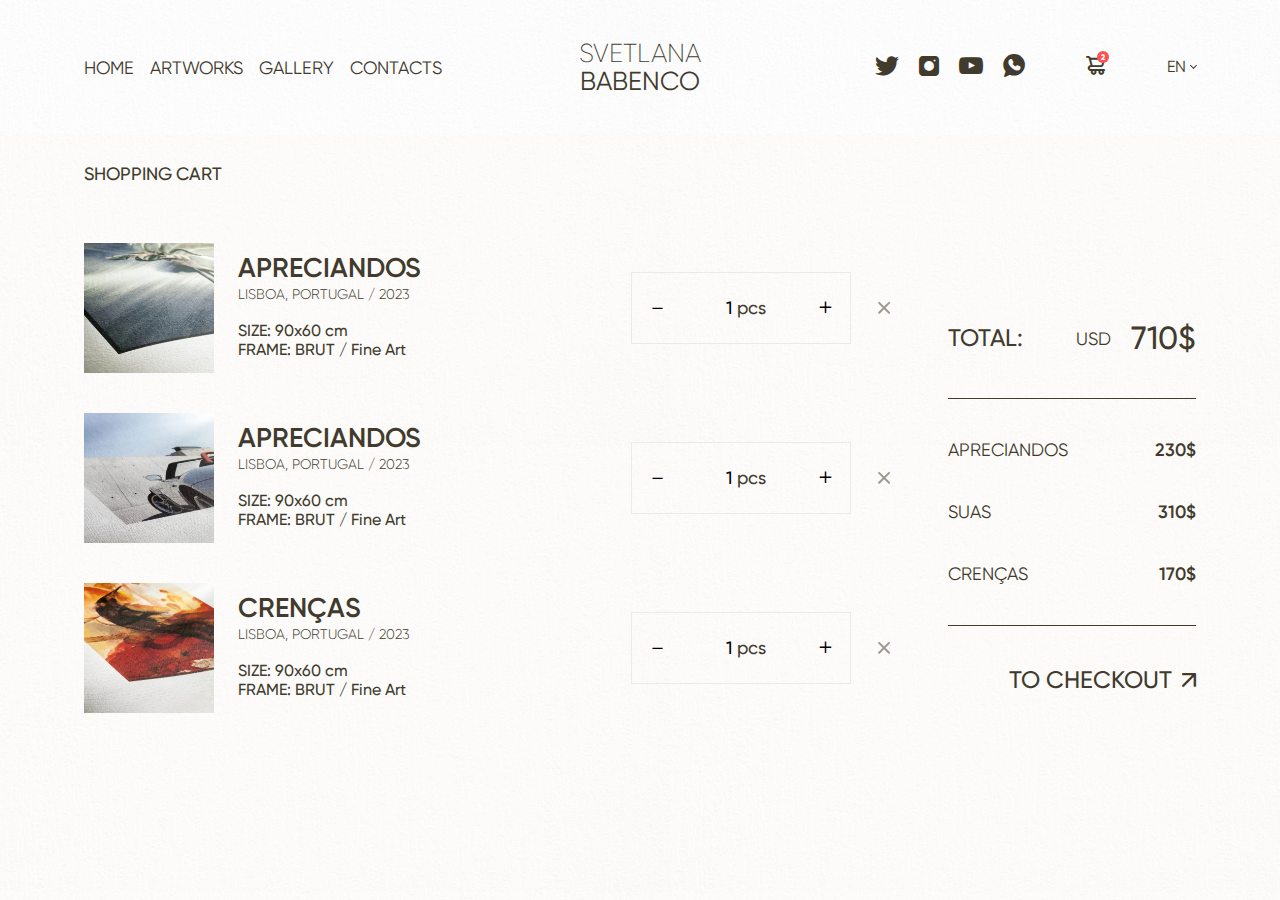
==== cart.html @ 042c9567 "Add files via upload" ====
<!DOCTYPE html>
<html lang="en">
<head>
    <title>SVETLANA BABENCO | CART</title>
    <meta charset="UTF-8">
    <meta http-equiv="X-UA-Compatible" content="ie=edge">
    <meta name="description" content="seo goes here">
    <meta name="viewport" content="width=device-width, initial-scale=1">
    <link rel="preload" href="css/grid.css" as="style" onload="this.rel='stylesheet'"><!-- ВЕЗДЕ НУЖЕН -->
    <link rel="preload" href="css/icons.css" as="style" onload="this.rel='stylesheet'"><!-- ВЕЗДЕ НУЖЕН -->
    <link rel="preload"  type="text/css" href="https://cdn.jsdelivr.net/npm/swiper@11/swiper-bundle.min.css" as="style" onload="this.rel='stylesheet'"><!-- ВЕЗДЕ НУЖЕН -->
    <link rel="stylesheet" href="css/main.css"><!-- ВЕЗДЕ НУЖЕН -->
    <link rel="stylesheet" href="css/pages/cart.css"><!-- ТОЛЬКО для этой страницы -->
</head>
<body>
    <div id="wrapper">
        <header class="header">
            <div class="container">
                <div class="row">
                    <div class="col-12">
                        <div class="header__wrap">
                            <nav>
                                <ul class="menu">
                                    <li><a class="nav__link" href="/">Home</a></li>
                                    <li><a class="nav__link" href="artworks.html">Artworks</a></li>
                                    <li><a class="nav__link" href="gallery.html">Gallery</a></li>
                                    <li><a class="nav__link" href="contact.html">Contacts</a></li>
                                </ul>
                                <div class="swiper parallaxSwiper d-mx-lg">
                                    <div class="swiper-wrapper">
                                        <div class="swiper-slide">
                                            <div class="slide__item">
                                                <div class="slide__item-bg" style="background-image: url(img/bg-3.webp);"></div>
                                                    <div class="slide__item-text">
                                                        <p><strong>apreciando suas crenças</strong> / Lisboa, Portugal / 2023</p>
                                                    </div>
                                            </div>
                                        </div>
                                        <div class="swiper-slide">
                                            <div class="slide__item">
                                                <div class="slide__item-bg" style="background-image: url(img/bg-1.webp);"></div>
                                                    <div class="slide__item-text">
                                                        <p><strong>apreciando suas crenças</strong> / Lisboa, Portugal / 2023</p>
                                                    </div>
                                            </div>
                                        </div>
                                        <div class="swiper-slide">
                                            <div class="slide__item">
                                                <div class="slide__item-bg" style="background-image: url(img/bg-2.webp);"></div>
                                                    <div class="slide__item-text">
                                                        <p><strong>apreciando suas crenças</strong> / Lisboa, Portugal / 2023</p>
                                                    </div>
                                            </div>
                                        </div>
                                        <div class="swiper-slide">
                                            <div class="slide__item">
                                                <div class="slide__item-bg" style="background-image: url(img/bg-4.webp);"></div>
                                                    <div class="slide__item-text">
                                                        <p><strong>apreciando suas crenças</strong> / Lisboa, Portugal / 2023</p>
                                                    </div>
                                            </div>
                                        </div>
                                        <div class="swiper-slide">
                                            <div class="slide__item">
                                                <div class="slide__item-bg" style="background-image: url(img/bg-5.webp);"></div>
                                                <div class="slide__item-text">
                                                    <p><strong>apreciando suas crenças</strong> / Lisboa, Portugal / 2023</p>
                                                </div>
                                            </div>
                                        </div>
                                        <div class="swiper-slide">
                                            <div class="slide__item">
                                                <div class="slide__item-bg" style="background-image: url(img/bg-6.webp);"></div>
                                                <div class="slide__item-text">
                                                    <p><strong>apreciando suas crenças</strong> / Lisboa, Portugal / 2023</p>
                                                </div>
                                            </div>
                                        </div>
                                    </div>
                                    <div class="arrow-box">
                                        <div class="swiper-button-next"></div>
                                        <div class="swiper-pagination"></div>
                                        <div class="swiper-button-prev"></div>
                                    </div>
                                </div>
                                <div class="langs d-mx-lg">
                                    <ul>
                                        <li class="selected">EN</li>
                                        <li><a href="#">RU</a></li>
                                        <li><a href="#">PT</a></li>
                                    </ul>
                                </div>
                            </nav>
                            <div class="logo"><a href="#">Svetlana<strong>Babenco</strong></a></div>
                            <div class="head__wrap">
                                <div class="socials">
                                    <a href="#"><i class="icon icon-twitter"></i></a>
                                    <a href="#"><i class="icon icon-instagram"></i></a>
                                    <a href="#"><i class="icon icon-youtube"></i></a>
                                    <a href="#"><i class="icon icon-whatsapp"></i></a>
                                </div>
                                <a href="cart.html" class="cart"><i class="icon icon-cart"></i> <span class="quantity">2</span></a>
                                <div class="langs d-mn-lg">
                                    <div class="lang__selected">EN</div>
                                    <ul>
                                        <li class="selected">EN</li>
                                        <li><a href="#">RU</a></li>
                                        <li><a href="#">PT</a></li>
                                    </ul>
                                </div>
                                <div class="burger js-burger d-mx-lg">
                                    <span></span>
                                </div>
                            </div>
                        </div>
                    </div>
                </div>
            </div>
        </header>
        
        <div class="container"><!-- breadcrumbs  -->
            <ul class="breadcrumb">
                <li><!--<a href="#">some link</a>--> <strong>Shopping Cart</strong></li>
            </ul>
        </div>

        <div class="sc-cart">
            <div class="container">
                <div class="row">
                    <div class="col-lg-9">
                        <div class="cart__item-wrap">
                            <div class="cart__item">
                                <div class="cart__mobile-wrap">
                                    <div class="cart__item-details">
                                        <a href="item-card.html" class="cart__item-link"></a>
                                        <div class="cart__item-pic"><img src="img/frame-1.webp" alt="pic"></div>
                                        <div class="cart__info">
                                            <p class="cart__item-title">apreciandos <span class="place">Lisboa, Portugal / 2023</span></p>
                                            <div class="cart__item-options d-mn-lg"><!-- cart__item-options for desktop  -->
                                                <p>SIZE: 90x60 cm</p>
                                                <p>FRAME: BRUT / Fine Art</p>
                                            </div>
                                        </div>
                                    </div>
                                    <div class="cart__item-quantity">
                                        <div class="quantity">
                                            <button class="js-decrease decrease">-</button>
                                            <div class="input__wrap">
                                                <input type="number" value="1" class="js-number" readonly>
                                                <div class="pcs">pcs</div>
                                            </div>
                                            <button class="js-increase increase">+</button>
                                        </div>
                                    </div>
                                </div>
                                <div class="cart__item-options d-mx-lg"><!-- cart__item-options for mobile  -->
                                    <p>SIZE: 90x60 cm</p>
                                    <p>FRAME: BRUT / Fine Art</p>
                                </div>
                                <div class="cart__remove js-cart-remove"></div>
                            </div>
                            <div class="cart__item">
                                <div class="cart__mobile-wrap">
                                    <div class="cart__item-details">
                                        <a href="item-card.html" class="cart__item-link"></a>
                                        <div class="cart__item-pic"><img src="img/frame-2.webp" alt="pic"></div>
                                        <div class="cart__info">
                                            <p class="cart__item-title">apreciandos <span class="place">Lisboa, Portugal / 2023</span></p>
                                            <div class="cart__item-options d-mn-lg"><!-- cart__item-options for desktop  -->
                                                <p>SIZE: 90x60 cm</p>
                                                <p>FRAME: BRUT / Fine Art</p>
                                            </div>
                                        </div>
                                    </div>
                                    <div class="cart__item-quantity">
                                        <div class="quantity">
                                            <button class="js-decrease decrease">-</button>
                                            <div class="input__wrap">
                                                <input type="number" value="1" class="js-number" readonly>
                                                <div class="pcs">pcs</div>
                                            </div>
                                            <button class="js-increase increase">+</button>
                                        </div>
                                    </div>
                                </div>
                                <div class="cart__item-options d-mx-lg"><!-- cart__item-options for mobile  -->
                                    <p>SIZE: 90x60 cm</p>
                                    <p>FRAME: BRUT / Fine Art</p>
                                </div>
                                <div class="cart__remove js-cart-remove"></div>
                            </div>
                            <div class="cart__item">
                                <div class="cart__mobile-wrap">
                                    <div class="cart__item-details">
                                        <a href="item-card.html" class="cart__item-link"></a>
                                        <div class="cart__item-pic"><img src="img/frame-3.webp" alt="pic"></div>
                                        <div class="cart__info">
                                            <p class="cart__item-title">crenças <span class="place">Lisboa, Portugal / 2023</span></p>
                                            <div class="cart__item-options d-mn-lg"><!-- cart__item-options for desktop  -->
                                                <p>SIZE: 90x60 cm</p>
                                                <p>FRAME: BRUT / Fine Art</p>
                                            </div>
                                        </div>
                                    </div>
                                    <div class="cart__item-quantity">
                                        <div class="quantity">
                                            <button class="js-decrease decrease">-</button>
                                            <div class="input__wrap">
                                                <input type="number" value="1" class="js-number" readonly>
                                                <div class="pcs">pcs</div>
                                            </div>
                                            <button class="js-increase increase">+</button>
                                        </div>
                                    </div>
                                </div>
                                <div class="cart__item-options d-mx-lg"><!-- cart__item-options for mobile  -->
                                    <p>SIZE: 90x60 cm</p>
                                    <p>The painting is delivered wrapped and packed in a plastic tube.</p>
                                </div>
                                <div class="cart__remove js-cart-remove"></div>
                            </div>
                        </div>
                    </div>
                    <div class="col-lg-3">
                        <div class="cart__total">
                            <div class="total__head">
                                <div class="text">TOTAL:</div>
                                <div class="price">
                                    <div class="crnt">USD</div>
                                    <p>710$</p>
                                </div>
                            </div>
                            <ul class="cart__list">
                                <li><span>apreciandos</span> <strong>230$</strong></li>
                                <li><span>SUAS</span> <strong>310$</strong></li>
                                <li><span>crenças</span> <strong>170$</strong></li>
                            </ul>
                            <div class="checkout__box">
                                <a href="checkout.html" class="checkout">To Checkout <i class="icon icon-arrow"></i></a>
                            </div>
                        </div>
                    </div>
                </div>
            </div>
        </div>
    </div>

    <script src="https://cdn.jsdelivr.net/npm/swiper@11/swiper-bundle.min.js"></script><!-- ВЕЗДЕ НУЖЕН -->
    <script src="js/script.js"></script><!-- ВЕЗДЕ НУЖЕН -->
    <script src="js/pages/cart.js"></script><!-- ТОЛЬКО для этой страницы -->
</body>
</html>
---- css/grid.css ----
*,  ::after,  ::before  {
    box-sizing:  border-box;
}
.d-mn-lg,
.d-mx-lg,
.d-mn-lg__flex,
.d-mx-lg__flex,
.d-mn-md,
.d-mx-md,
.d-mn-md__flex,
.d-mx-md__flex {
  display: none !important;
}

@media (min-width: 991px) {
    .d-mn-lg {
      display: block !important;
    }
    .d-mn-lg__flex {
      display: flex !important;
    }
}
@media (max-width: 991px) {
    .d-mx-lg {
      display: block !important;
    }
    .d-mx-lg__flex {
      display: flex !important;
    }
}
@media (min-width: 767px) {
  .d-mn-md {
    display: block !important;
  }
  .d-mn-md__flex {
    display: flex !important;
  }
}
@media (max-width: 767px) {
  .d-mx-md {
    display: block !important;
  }
  .d-mx-md__flex {
    display: flex !important;
  }
}
h1,
h2,
h3,
h4,
p,
ul {
    margin-top: 0;
    
}
img,
svg {
    vertical-align: middle;
}
.col-lg-1,
.col-lg-2,
.col-lg-3,
.col-lg-4,
.col-lg-5,
.col-lg-6,
.col-lg-7,
.col-lg-8,
.col-lg-9,
.col-md-1,
.col-md-11,
.col-md-12,
.col-md-2,
.col-md-3,
.col-md-4,
.col-md-5,
.col-md-6,
.col-md-7,
.col-md-8,
.col-md-9,
.col-md-10,
.container {
    width: 100%;
    padding-left: 20px;
    padding-right: 20px;
}
section {
    display: block;
}
h1,
h2,
h3,
h4 {
    margin-bottom: 0.5rem;
    font-weight: initial;

}

.text-center {
    text-align: center !important;
}
p {
    margin-bottom: 1rem;
}
img {
    border-style: none;
}
svg {
    overflow: hidden;
}
.container {
    margin-right: auto;
    margin-left: auto;
}

@media (min-width: 576px) {
.container{
    max-width: 540px;
}
}
@media (min-width: 768px) {
.container{
    max-width: 720px;
}
}
@media (min-width: 992px) {
.container{
    max-width: 960px;
}
}
@media (min-width: 1280px) {
.container{
    max-width: 1720px;
}
}
.row {
    display: flex;
    flex-wrap: wrap;
    margin-right: -20px;
    margin-left: -20px;
}
.col,
.col-1,
.col-11,
.col-12,
.col-2,
.col-3,
.col-4,
.col-5,
.col-6,
.col-7,
.col-8,
.col-9,
.col-10 {
    position: relative;
    width: 100%;
    padding-right: 20px;
    padding-left: 20px;
}
.col-3 {
    flex: 0 0 25%;
    max-width: 25%;
}
.col-4 {
    flex: 0 0 33.333333%;
    max-width: 33.333333%;
}
.col-5 {
    flex: 0 0 41.666667%;
    max-width: 41.666667%;
}
.col-6 {
    flex: 0 0 50%;
    max-width: 50%;
}
.col-7 {
    flex: 0 0 58.333333%;
    max-width: 58.333333%;
}
.col-8 {
    flex: 0 0 66.666667%;
    max-width: 66.666667%;
}
@media (min-width: 991px) {
    .col-lg-1{
        flex: 0 0 auto;
        width: 8.33333333%;
    }
    .col-lg-2{
        flex: 0 0 auto;
        max-width: 16.66666667%;
    }
    .col-lg-3 {
        flex: 0 0 25%;
        max-width: 25%;
    }
    .col-lg-4 {
        flex: 0 0 33.333333%;
        max-width: 33.333333%;
    }
    .col-lg-5 {
        flex: 0 0 41.666667%;
        max-width: 41.666667%;
    }
    .col-lg-6 {
        flex: 0 0 50%;
        max-width: 50%;
    }
    .col-lg-7 {
        flex: 0 0 58.333333%;
        max-width: 58.333333%;
    }
    .col-lg-8{
        flex: 0 0 66.666667%;
        max-width: 66.666667%;
    }
    .col-lg-9 {
        flex: 0 0 75%;
        max-width: 75%;
    }
}
@media (min-width: 767px) {
    .col-md-2{
        flex: 0 0 16.66666667%;
        max-width: 16.66666667%;
    }
    .col-md-3 {
        flex: 0 0 25%;
        max-width: 25%;
    }
    .col-md-4 {
        flex: 0 0 33.333333%;
        max-width: 33.333333%;
    }
    .col-md-5 {
        flex: 0 0 41.666667%;
        max-width: 41.666667%;
    }
    .col-md-6 {
        flex: 0 0 50%;
        max-width: 50%;
    }
    .col-md-7 {
        flex: 0 0 58.333333%;
        max-width: 58.333333%;
    }
    .col-md-8 {
        flex: 0 0 66.666667%;
        max-width: 66.666667%;
    }
    .col-md-9 {
        flex: 0 0 auto;
        width: 75%;
    }
}
---- css/icons.css ----
@font-face {
    font-family: 'icomoon';
    src:  url('../font/icomoon.eot?bjfe34');
    src:  url('../font/icomoon.eot?bjfe34#iefix') format('embedded-opentype'),
      url('../font/icomoon.ttf?bjfe34') format('truetype'),
      url('../font/icomoon.woff?bjfe34') format('woff'),
      url('../font/icomoon.svg?bjfe34#icomoon') format('svg');
    font-weight: normal;
    font-style: normal;
    font-display: block;
  }
  
  [class^="icon-"], [class*=" icon-"] {
    /* use !important to prevent issues with browser extensions that change fonts */
    font-family: 'icomoon' !important;
    speak: never;
    font-style: normal;
    font-weight: normal;
    font-variant: normal;
    text-transform: none;
    line-height: 1;
  
    /* Better Font Rendering =========== */
    -webkit-font-smoothing: antialiased;
    -moz-osx-font-smoothing: grayscale;
  }
  
  .icon-whatsapp{font-size: 24px;}
  .icon-whatsapp:before {
    content: "\e900";
    color: #413B2E;
    font-size: 24px;
  }
  .icon-youtube{font-size: 17px;}
  .icon-youtube:before {
    content: "\e901";
    color: #413B2E;
    font-size: 17px;
  }
  .icon-instagram{font-size: 21px;}
  .icon-instagram:before {
    content: "\e902";
    color: #413B2E;
    font-size: 21px;
  }
  .icon-twitter{font-size: 21px;}
  .icon-twitter:before {
    content: "\e903";
    color: #413B2E;
    font-size: 21px;
  }
  .icon-cart{font-size: 20px;}
  .icon-cart:before {
    content: "\e904";
    color: #413B2E;
    font-size: 20px;
  }
  .icon-arrow:before {
    content: "\e905";
    color: #413B2E;
  }
  .icon-share{font-size: 13px;}
  .icon-share:before {
    content: "\e906";
    color: #413B2E;
    font-size: 13px;
  }
  .icon-telegram{font-size: 21px;}
  .icon-telegram:before {
    content: "\e909";
    color: #413B2E;
    font-size: 21px;
  }
  .icon-viber{font-size: 24px;}
  .icon-viber:before {
    content: "\e90a";
    color: #413B2E;
    font-size: 24px;
  }
  .icon-close:before {
    content: "\e907";
    color: #413B2E;
  }
  @media (max-width: 991px)  {
    .icon-twitter, .icon-twitter:before{font-size: 18px;}
    .icon-instagram, .icon-instagram:before{font-size: 16px;}
    .icon-youtube, .icon-youtube:before{font-size: 13px;}
    .icon-whatsapp, .icon-whatsapp:before{font-size: 18px;}
    .icon-cart, .icon-cart:before{font-size: 15px;}
    .icon-viber, .icon-viber:before{font-size: 19px;}
    .icon-telegram, .icon-telegram:before{font-size: 16px;}
  }
---- css/main.css ----
/* Light */
@font-face {
  font-family: "Gilroy";
  src: url("../font/Gilroy-Light.otf") format("opentype");
  font-weight: 300;
  font-style: normal;
}
/* UltraLight */
@font-face {
  font-family: "Gilroy";
  src: url("../font/Gilroy-UltraLight.otf") format("opentype");
  font-weight: 200;
  font-style: normal;
}
/* Regular */
@font-face {
  font-family: "Gilroy";
  src: url("../font/Gilroy-Regular.otf") format("opentype");
  font-weight: 400;
  font-style: normal;
}
/* Medium */
@font-face {
  font-family: "Gilroy";
  src: url("../font/Gilroy-Medium.otf") format("opentype");
  font-weight: 500;
  font-style: normal;
}
/* SemiBold */
@font-face {
  font-family: "Gilroy";
  src: url("../font/Gilroy-SemiBold.otf") format("opentype");
  font-weight: 600;
  font-style: normal;
}
/* ExtraBold */
@font-face {
  font-family: "Gilroy";
  src: url("../font/Gilroy-ExtraBold.otf") format("opentype");
  font-weight: 800;
  font-style: normal;
}
:root {
  --dark: #413B2E;
  --yellow: #F5A70D;
}

html {
  font-family: "Gilroy";
  line-height: 1.15;
  -webkit-text-size-adjust: 100%;
  -webkit-tap-highlight-color: transparent;
  font-weight: 400;
  color: var(--dark);
}

body {
  margin: 0;
  background-color: #FFFEFC;
  background-image: url(../img/bd-bg.png);
  color: var(--dark);
}

@media screen and (max-width: 1650px) and (min-width: 1280px) {
  .container {
    max-width: 90%;
  }
}
h1 {
  font-weight: 500;
  font-size: 52px;
  line-height: 61px;
  text-transform: uppercase;
  margin-bottom: 40px;
}

.title[data-inviewport=obs__title] {
  overflow: hidden;
  position: relative;
}
.title[data-inviewport=obs__title] h1 {
  transition: ease-out 1s;
  position: relative;
  display: inline-block;
}
.title[data-inviewport=obs__title] h1:before {
  content: "";
  position: absolute;
  top: 0;
  right: 0;
  width: 100%;
  height: 100%;
  background-color: #fff;
  opacity: 0.7;
  transition: 1.3s;
}
.title[data-inviewport=obs__title].watched h1:before {
  width: 0;
}

@media (max-width: 991px) {
  h1 {
    font-size: 40px;
    line-height: 49px;
  }
}
@media (max-width: 767px) {
  h1 {
    font-size: 32px;
    line-height: 38px;
    margin-bottom: 16px;
  }
}
a {
  text-decoration: none;
  color: var(--dark);
}

#wrapper {
  padding-top: 134px;
}

.header {
  position: fixed;
  top: 0;
  left: 0;
  width: 100%;
  display: flex;
  align-items: center;
  z-index: 999;
  height: 134px;
  background-color: #fff;
  background-image: url(../img/bd-bg.png);
  transition: background-color 1s;
}
.header .header__wrap {
  display: flex;
  height: 100%;
  position: relative;
}
.header .icon:before {
  transition: 0.3s;
}
.header .logo {
  width: 124px;
  margin-left: auto;
  margin-right: auto;
  font-size: 26px;
  line-height: 28px;
  text-align: center;
  text-transform: uppercase;
  color: #FFFFFF;
  font-weight: 200;
  position: relative;
}
.header .logo a {
  display: inline-block;
  transition: 0.3s;
}
.header .logo strong {
  display: block;
  font-weight: 400;
}
.header nav {
  display: flex;
  width: 100%;
  height: 100%;
  align-items: center;
}
.header nav ul {
  list-style: none;
  margin-bottom: 0;
  padding-left: 0;
  font-weight: 400;
  font-size: 18px;
  line-height: 21px;
  color: #413B2E;
  text-transform: uppercase;
}
.header nav ul li {
  display: inline-block;
  margin: 0 20px;
}
.header nav ul li:first-of-type {
  margin-left: 0;
}
.header nav ul li:first-of-type a {
  padding-left: 0;
}
.header nav ul li:last-of-type {
  margin-right: 0;
}
.header nav ul a {
  position: relative;
  padding-left: 4px;
  padding-right: 4px;
  transition: 0.3s;
  font-weight: 400;
}
.header nav ul a.active {
  pointer-events: none;
  font-weight: 500;
}
.header nav ul a.active:before {
  content: "";
  position: absolute;
  bottom: -10px;
  left: 0;
  width: 100%;
  height: 2px;
  background-color: var(--dark);
  transition: 0.5s;
}
.header nav ul a:hover {
  opacity: 0.7;
}
.header .head__wrap {
  display: flex;
  width: 100%;
  height: 100%;
  align-items: center;
  justify-content: flex-end;
}
.header .cart {
  margin-left: 61px;
  position: relative;
}
.header .cart .quantity {
  font-weight: 800;
  font-size: 8px;
  line-height: 10px;
  width: 12px;
  height: 12px;
  border-radius: 100%;
  display: flex;
  align-items: center;
  justify-content: center;
  color: #FFFFFF;
  background-color: #FF5050;
  position: absolute;
  top: -4px;
  right: -3px;
  transition: 0.3s;
}
.header .cart:hover .icon:before {
  color: #F5A70D !important;
}
.header .cart:focus .icon:before {
  color: #E0AD47;
}
.header .langs {
  position: relative;
}
.header .langs .lang__selected {
  cursor: pointer;
  position: relative;
  z-index: 1;
  display: inline-block;
  padding: 10px 10px 10px 0px;
  transition: 0.3s;
}
.header .langs .lang__selected:before {
  content: "";
  width: 5px;
  height: 5px;
  display: inline-block;
  position: absolute;
  right: 0px;
  top: -3px;
  bottom: 0;
  margin: auto;
  border: solid 1px var(--dark);
  border-top: none;
  transition: 0.3s;
  border-right: none;
  transform: rotate(-45deg);
}
.header .langs ul {
  list-style: none;
  min-width: 115px;
  display: flex;
  padding-left: 0;
  justify-content: space-between;
  font-weight: 500;
  font-size: 14px;
  line-height: 16px;
  text-transform: uppercase;
  background: #FFFFFF;
  border: 1.5px solid #F6F4EC;
}
.header .langs ul li {
  margin: 8px 8px;
}
.header .langs ul .selected {
  position: relative;
}
.header .langs ul .selected:before {
  content: "";
  position: absolute;
  bottom: -4px;
  left: 0;
  width: 100%;
  height: 2px;
  background-color: var(--dark);
}
.header .langs ul a {
  font-weight: 400;
  transition: 0.3s;
}
.header .langs ul a:hover {
  color: var(--yellow);
}
.header .socials {
  display: flex;
  align-items: center;
}
.header .socials a {
  margin-left: 20px;
}
.header .socials a:hover .icon:before {
  color: var(--yellow);
}
.header .socials a:focus .icon:before {
  color: #E0AD47;
}
.header .burger {
  width: 18px;
  height: 18px;
  top: 0px;
  z-index: 10;
  position: relative;
  display: flex;
  justify-content: center;
  margin-left: 20px;
}
.header .burger > * {
  pointer-events: none;
}
.header .burger span {
  position: relative;
  margin-top: 9px;
  margin-bottom: 9px;
  -webkit-user-select: none;
  -moz-user-select: none;
  user-select: none;
  position: absolute;
  top: 0;
  left: 0;
  right: 0;
  bottom: 0;
  margin: auto;
  transition: 0s !important;
}
.header .burger span, .header .burger span::before, .header .burger span::after {
  display: block;
  width: 3px;
  height: 3px;
  border-radius: 20px;
  background-color: var(--dark);
  transition-property: background-color, transform;
  transition-duration: 0.3s;
}
.header .burger span::before, .header .burger span::after {
  position: absolute;
  content: "";
}
.header .burger span::before {
  top: -5px;
}
.header .burger span::after {
  top: 5px;
}
.header .burger.clicked span {
  background-color: transparent;
  width: 18px;
  height: 2px;
}
.header .burger.clicked span::before {
  width: 15px;
  height: 2px;
  transform: translateY(5px) rotate(45deg);
}
.header .burger.clicked span::after {
  width: 15px;
  height: 2px;
  transform: translateY(-5px) rotate(-45deg);
}
.header .burger:hover {
  cursor: pointer;
}
.header .parallaxSwiper {
  max-width: 440px;
}
.header .parallaxSwiper .slide__item-bg {
  padding-top: 115%;
  margin-top: 20px;
}
.header .parallaxSwiper .slide__item-text {
  margin-top: 12px;
}
.header .parallaxSwiper .arrow-box {
  bottom: 20px;
}

@media (min-width: 991px) {
  .header .langs {
    margin-left: 61px;
  }
  .header .langs:hover .lang__selected {
    color: var(--yellow);
  }
  .header .langs:hover .lang__selected:hover ul {
    transform: none;
    opacity: 1;
    pointer-events: all;
  }
  .header .langs:hover .lang__selected:before {
    transform: rotate(135deg);
    border-color: var(--yellow) !important;
  }
  .header .langs:hover ul {
    transform: none;
    opacity: 1;
    pointer-events: all;
  }
  .header .langs ul {
    position: absolute;
    left: -16px;
    padding: 8px;
    transform: translateY(-20px);
    opacity: 0;
    pointer-events: none;
    transition: 0.3s;
  }
  .header .langs ul:hover ul {
    transform: none;
    opacity: 1;
    pointer-events: all;
  }
}
@media (max-width: 1824px) {
  .header .langs ul {
    left: -50px;
  }
}
@media (max-width: 1764px) {
  .header .langs ul {
    left: auto;
    right: 0;
  }
}
@media (max-width: 1280px) {
  .header nav ul li {
    margin: 0 2px;
  }
}
@media (max-width: 991px) {
  #wrapper {
    padding-top: 76px;
  }
  .header {
    height: 76px;
  }
  .header .logo {
    font-size: 20px;
    line-height: 22px;
  }
  .header .socials {
    z-index: 1;
    height: 18px;
  }
  .header .socials a {
    display: flex;
    margin-left: 15px;
  }
  .header .cart {
    margin-left: 41px;
    height: 15px;
  }
  .header .langs {
    margin-top: 30px;
  }
  .header .langs ul {
    border: none;
    background: none;
  }
  .header nav {
    background-color: #fff;
    background-image: url(../img/bd-bg.png);
    position: fixed;
    top: 0;
    left: 0;
    height: 100%;
    width: 100%;
    padding: 118px 20px 25px 20px;
    overflow-y: auto;
    flex-wrap: wrap;
    align-items: baseline;
    justify-content: center;
    transform: translateX(-100%);
    transition: transform 0.55s cubic-bezier(0.785, 0.135, 0.15, 0.86);
  }
  .header nav > * {
    opacity: 0;
    transition: 0.2s;
    transition-delay: 0s;
  }
  .header nav .menu {
    width: 100%;
  }
  .header nav .menu li {
    width: 100%;
    text-align: center;
    margin: 18px 0;
  }
  .header nav .menu li:first-of-type {
    margin-top: 0;
  }
  .header nav ul a {
    padding-left: 0;
    padding-right: 0;
  }
  .header nav.show {
    transform: translateX(0px);
  }
  .header nav.show > * {
    opacity: 1;
    transition: 0.5s;
    transition-delay: 0.5s;
  }
}
@media (max-width: 359px) {
  .header .cart {
    margin-left: 13px;
  }
  .header .burger {
    margin-left: 13px;
  }
}
.footer {
  padding-top: 100px;
  padding-bottom: 100px;
  background-color: #FFFEFC;
  background-image: url(../img/bd-bg.png);
}
.footer h4 {
  margin-bottom: 32px;
  font-weight: 600;
  font-size: 28px;
  line-height: 34px;
  text-transform: uppercase;
}
.footer .receive__notifications {
  font-weight: 600;
  font-size: 18px;
  line-height: 22px;
  text-transform: uppercase;
}
.footer .socials {
  display: flex;
  align-items: center;
}
.footer .socials a {
  margin-right: 20px;
}
.footer .socials a:hover .icon:before {
  color: var(--yellow);
}
.footer .socials a:focus .icon:before {
  color: #E0AD47;
}
.footer .find__from {
  margin-top: 111px;
  display: inline-block;
  position: relative;
}
.footer .find__question {
  font-weight: 500;
  font-size: 16px;
  line-height: 19px;
  text-decoration: underline !important;
  text-underline-position: under;
  text-transform: uppercase;
  color: #9C978E;
  flex-shrink: 0;
  text-decoration: none;
  transition: 0.3s;
}
.footer .find__question:hover {
  text-decoration: none !important;
  color: var(--yellow);
}
.footer .find__question.active {
  text-decoration: none !important;
  color: #E0AD47;
}
.footer .find__varients {
  position: relative;
  display: flex;
  flex-wrap: wrap;
  padding-left: 20px;
  position: absolute;
  top: 0;
  left: 100%;
}
.footer .find__varients.active .varient {
  transform: none;
  opacity: 1;
}
.footer .find__varients .varient {
  transform: translateY(100%);
  opacity: 0;
  width: 100%;
  font-weight: 500;
  font-size: 14px;
  line-height: 21px;
  text-transform: uppercase;
  cursor: pointer;
  transition: ease-out 0.3s;
  margin-bottom: 5px;
  position: relative;
  white-space: nowrap;
}
.footer .find__varients .varient:last-of-type {
  margin-bottom: 0;
}
.footer .find__varients .varient:nth-of-type(1) {
  transition-delay: 0s;
}
.footer .find__varients .varient:nth-of-type(2) {
  transition-delay: 0.1s;
}
.footer .find__varients .varient:nth-of-type(3) {
  transition-delay: 0.13s;
}
.footer .find__varients .varient:nth-of-type(4) {
  transition-delay: 0.16s;
}
.footer .find__varients .varient:nth-of-type(5) {
  transition-delay: 0.19s;
}
.footer .find__varients .varient:nth-of-type(6) {
  transition-delay: 0.22s;
}
.footer .find__varients .varient input {
  position: absolute;
  opacity: 0;
  z-index: -1;
}
.footer .find__varients .varient input:checked + span:before {
  border-color: #fff;
  background-color: var(--yellow);
  box-shadow: 0px 0px 0px 2px var(--yellow);
}
.footer .find__varients .varient span {
  padding-left: 40px;
  position: relative;
  -webkit-user-select: none;
     -moz-user-select: none;
          user-select: none;
}
.footer .find__varients .varient span:before {
  content: "";
  position: absolute;
  left: 0;
  top: 0;
  width: 20px;
  height: 20px;
  border-radius: 100%;
  border: solid 2px var(--yellow);
  transition: 0.3s;
}
.footer .field__wrap {
  width: 100%;
  display: flex;
  justify-content: space-between;
  flex-wrap: wrap;
}
.footer .field__wrap .field {
  max-width: calc(50% - 16px);
}
.footer .field {
  width: 100%;
  margin-bottom: 32px;
}
.footer .field input, .footer .field textarea {
  width: 100%;
  border: solid 2px #F6F4EC;
  background-color: #FFFEFA;
  padding-left: 20px;
  padding-right: 20px;
  outline: none;
  font-family: "Gilroy";
  font-weight: 500;
  font-size: 18px;
  line-height: 21px;
  color: var(--dark);
  text-transform: uppercase;
}
.footer .field input:focus::-moz-placeholder, .footer .field textarea:focus::-moz-placeholder {
  opacity: 0;
}
.footer .field input:focus::placeholder, .footer .field textarea:focus::placeholder {
  opacity: 0;
}
.footer .field input::-moz-placeholder, .footer .field textarea::-moz-placeholder {
  color: #9C978E;
  text-transform: uppercase;
  -moz-transition: 0.3s;
  transition: 0.3s;
}
.footer .field input::placeholder, .footer .field textarea::placeholder {
  color: #9C978E;
  text-transform: uppercase;
  transition: 0.3s;
}
.footer .field input {
  height: 64px;
}
.footer .field textarea {
  padding-top: 25px;
  padding-bottom: 25px;
  resize: none;
  height: 128px;
}
.footer .submit__wrap {
  display: flex;
  align-items: center;
}
.footer .submit__wrap .field {
  margin-bottom: 0;
}
.footer .submit__wrap .submit__box {
  display: flex;
  flex-shrink: 0;
  margin-left: 32px;
}
.footer .submit__wrap .submit__box:hover .submit, .footer .submit__wrap .submit__box:hover .icon:before {
  color: var(--yellow);
}
.footer .submit__wrap .submit__box .icon {
  margin-left: 8px;
}
.footer .submit__wrap .submit__box .icon:before {
  font-size: 10px;
}
.footer .submit {
  font-family: "Gilroy";
  font-style: normal;
  font-weight: 500;
  font-size: 18px;
  line-height: 21px;
  text-transform: uppercase;
  border: none;
  cursor: pointer;
  outline: none;
  color: var(--dark);
  background-color: transparent;
}
.footer .form-pending {
  background-color: var(--yellow);
  box-shadow: 0px 0px 20px var(--yellow);
  text-transform: uppercase;
  color: #fff;
  padding: 10px 10px;
  border-radius: 10px;
  white-space: nowrap;
  position: absolute;
  right: 0;
  bottom: 0;
  display: none;
  font-size: 14px;
}
.footer .form-pending.pending {
  display: block;
}
.footer .successfully-sent {
  background-color: #74fcaa;
  box-shadow: 0px 0px 20px #74fcaa;
  text-transform: uppercase;
  color: var(--dark);
  padding: 10px 10px;
  border-radius: 10px;
  white-space: nowrap;
  position: absolute;
  right: 15px;
  bottom: 0;
  display: none;
  font-weight: 600;
  font-size: 18px;
  line-height: 22px;
}
.footer .successfully-sent.sent {
  display: block;
}
.footer .subscribeForm {
  position: relative;
}
.footer .subscribeForm .contact__box, .footer .subscribeForm .submit__wrap {
  transition: 0.3s;
}
.footer .subscribeForm .successfully-sent {
  display: block;
  position: absolute;
  top: 0;
  left: 0;
  right: 0;
  margin: auto;
  width: -moz-fit-content;
  width: fit-content;
  text-align: center;
  align-self: center;
  visibility: hidden;
  opacity: 0;
  pointer-events: none;
  z-index: -1;
  transform: translateY(20px);
  transition-delay: 1s;
  transition: 1s;
  background-color: transparent;
  box-shadow: none;
}
.footer .subscribeForm.subscribed .contact__box, .footer .subscribeForm.subscribed .submit__wrap {
  opacity: 0;
  transform: translateY(20px);
  pointer-events: none;
}
.footer .subscribeForm.subscribed .successfully-sent {
  visibility: visible;
  opacity: 1;
  pointer-events: all;
  z-index: 1;
  transform: translateY(0px);
}

.footer__bottom {
  padding-top: 24px;
  padding-bottom: 24px;
  font-weight: 400;
  font-size: 13px;
  line-height: 15px;
  text-transform: uppercase;
  color: #9C978E;
}
.footer__bottom p {
  margin-bottom: 0;
}
.footer__bottom .policy__socials {
  display: flex;
  align-items: center;
  justify-content: flex-end;
}
.footer__bottom .policy__socials a, .footer__bottom .policy__socials .icon:before {
  transition: 0.3s;
}
.footer__bottom .policy__socials a:focus {
  color: #E0AD47;
}
.footer__bottom .policy__socials a:focus .icon:before {
  color: #E0AD47;
}
.footer__bottom .policy {
  font-weight: 400;
  text-decoration: underline;
  text-transform: uppercase;
  color: #9C978E;
  text-underline-position: under;
}
.footer__bottom .policy:hover {
  color: var(--yellow);
  text-decoration: none;
}
.footer__bottom .socials {
  display: flex;
  align-items: center;
  margin-left: 20px;
}
.footer__bottom .socials a {
  margin-left: 20px;
}
.footer__bottom .socials a:hover .icon:before {
  color: var(--yellow);
}
.footer__bottom .socials a:focus .icon:before {
  color: #E0AD47;
}

@media (max-width: 991px) {
  .footer .contact__box {
    display: flex;
    justify-content: space-between;
    flex-wrap: wrap;
    align-items: flex-start;
  }
  .footer .find__from {
    margin-top: 8px;
    margin-bottom: 24px;
  }
  .footer .find__varients {
    position: relative;
    padding-left: 0;
    left: 0;
    padding-top: 20px;
    display: none;
  }
  .footer .find__varients.active {
    display: flex;
  }
  .footer .find__varients .varient {
    width: auto;
    margin-right: 20px;
    font-size: 12px;
    line-height: 19px;
  }
  .footer .find__varients .varient:last-of-type {
    margin-right: 0;
  }
  .footer .find__varients .varient span {
    padding-left: 20px;
  }
  .footer .find__varients .varient span:before {
    width: 16px;
    height: 16px;
    top: -1px;
  }
}
@media (max-width: 767px) {
  .footer {
    padding-top: 20px;
    padding-bottom: 68px;
  }
  .footer h4 {
    font-size: 22px;
    line-height: 27px;
  }
  .footer .socials {
    padding-top: 2px;
  }
  .footer .socials a {
    margin-right: 0;
    margin-left: 15px;
  }
  .footer .field__wrap .field {
    max-width: 100%;
    margin-bottom: 8px;
  }
  .footer .field input, .footer .field textarea {
    font-size: 15px;
    line-height: 18px;
  }
  .footer .submit__wrap {
    flex-wrap: wrap;
  }
  .footer .submit__wrap .submit__box {
    margin-top: 12px;
    margin-left: auto;
    margin-right: auto;
  }
  .footer .receive__notifications {
    font-size: 16px;
  }
  .footer .form-pending, .footer .successfully-sent {
    position: relative;
    width: 100%;
    text-align: center;
    margin-top: 10px;
    right: 0;
    font-size: 13px;
  }
  .footer__bottom {
    padding-top: 12px;
    padding-bottom: 12px;
  }
  .footer__bottom p {
    text-align: center;
  }
  .footer__bottom .policy__socials {
    margin-top: 24px;
    justify-content: space-between;
  }
}
.parallaxSwiper {
  width: 100%;
  padding-bottom: 25px;
}
.parallaxSwiper .swiper-slide {
  position: relative;
  overflow: hidden;
}
.parallaxSwiper .slide__item {
  max-width: 100%;
  margin: auto;
}
.parallaxSwiper .slide__item-bg {
  background-repeat: no-repeat !important;
  background-size: cover !important;
  background-position: center center !important;
}
.parallaxSwiper .slide__item-text {
  position: relative;
  width: calc(100% - 130px);
  transition: 0.5s;
  display: flex;
  justify-content: space-between;
  flex-wrap: wrap;
}
.parallaxSwiper .slide__item-text p {
  margin-bottom: 0;
  font-weight: 200;
  font-size: 15px;
  text-transform: uppercase;
}
.parallaxSwiper .slide__item-text p strong {
  font-weight: 500;
}
.parallaxSwiper .arrow-box {
  display: flex;
  justify-content: space-between;
  align-items: center;
  position: absolute;
  bottom: 0px;
  right: 0;
  width: 112px;
  z-index: 2;
  margin-left: 7px;
}
.parallaxSwiper .arrow-box .swiper-button-next, .parallaxSwiper .arrow-box .swiper-button-prev {
  display: inline-block;
  width: 10px;
  height: 10px;
  top: 3px;
  z-index: 11;
  background: url('data:image/svg+xml,<svg xmlns="http://www.w3.org/2000/svg" width="10" height="10" fill="none" xmlns:v="https://vecta.io/nano"><path d="M.067 4.683c.04-.102.099-.196.175-.275L4.408.242c.078-.078.17-.139.271-.181s.21-.064.32-.064c.222 0 .435.088.592.245.078.078.139.17.181.271s.064.21.064.32c0 .222-.088.435-.245.592l-2.75 2.742h6.325c.221 0 .433.088.589.244S10 4.779 10 5s-.088.433-.244.589-.368.244-.589.244H2.842l2.75 2.742c.078.077.14.17.182.271s.064.21.064.32-.022.219-.064.32-.104.194-.182.271-.17.14-.271.182-.21.064-.32.064-.219-.022-.32-.064-.194-.104-.271-.182L.242 5.592c-.076-.079-.135-.173-.175-.275-.083-.203-.083-.43 0-.633z" fill="%23413B2E"/></svg>');
  background-size: 100% 100%;
  background-repeat: no-repeat;
  background-position: center center;
}
.parallaxSwiper .arrow-box .swiper-button-next::after, .parallaxSwiper .arrow-box .swiper-button-prev::after {
  display: none;
}
.parallaxSwiper .arrow-box .swiper-button-next {
  transform: rotate(180deg);
  right: 0;
}
.parallaxSwiper .arrow-box .swiper-button-prev {
  margin-left: -7px;
}
.parallaxSwiper .arrow-box .swiper-pagination {
  padding-left: 0px;
}
.parallaxSwiper .arrow-box .swiper-pagination-bullet {
  width: 4px;
  height: 4px;
  opacity: 1;
  border-radius: 0px;
  margin-left: 2px;
  margin-right: 2px;
  background-color: var(--dark);
  transition: 0.5s;
}
.parallaxSwiper .arrow-box .swiper-pagination-bullet.swiper-pagination-bullet-active {
  width: 24px;
}

.breadcrumb {
  padding-left: 0;
  list-style: none;
  margin-top: 30px;
  font-size: 18px;
  text-transform: uppercase;
  font-weight: 300;
}
.breadcrumb a {
  font-weight: 500;
  transition: 0.3s;
  position: relative;
  padding-right: 30px;
  margin-right: 5px;
  color: var(--dark);
}
.breadcrumb a:before {
  content: "";
  width: 20px;
  height: 1px;
  position: absolute;
  top: 0;
  right: 0px;
  bottom: 0;
  margin: auto;
  background-color: var(--dark);
}
.breadcrumb a:hover {
  color: var(--yellow);
}
.breadcrumb strong {
  font-weight: 500;
}

[data-inviewport=obs__full-width] {
  position: relative;
  transition: 1s cubic-bezier(0.165, 0.84, 0.44, 1);
}

[data-inviewport=obs__full-width]:before {
  content: "";
  position: absolute;
  background: #fff;
  top: 0;
  right: 0;
  z-index: 2;
  width: 100%;
  height: 100%;
  transition: 1s;
  display: flex;
}

.watched[data-inviewport=obs__full-width]:before {
  width: 0%;
}

[data-inviewport=obs__slide-up] {
  position: relative;
  transition: 1s;
  opacity: 0;
  transform: translateY(20px);
}

.watched[data-inviewport=obs__slide-up] {
  opacity: 1;
  transform: none;
}

[data-inviewport=obs__slide-down] {
  position: relative;
  transition: 1s;
  opacity: 0;
  transform: translateY(-20px);
}

.watched[data-inviewport=obs__slide-down] {
  opacity: 1;
  transform: none;
}
---- css/pages/cart.css ----
.sc-cart {
  padding-top: 40px;
  padding-bottom: 50px;
}

.cart__item {
  display: flex;
  width: 100%;
  max-width: 1200px;
  align-items: center;
  margin-bottom: 40px;
}
.cart__item .cart__mobile-wrap {
  display: flex;
  align-items: center;
  width: 100%;
}
.cart__item .cart__item-details {
  display: flex;
  align-items: center;
  position: relative;
  transition: 0.4s;
}
.cart__item .cart__item-details:hover {
  opacity: 0.8;
}
.cart__item .cart__item-link {
  position: absolute;
  top: 0;
  left: 0;
  width: 100%;
  height: 100%;
  z-index: 1;
}
.cart__item .cart__item-pic {
  width: 160px;
  height: 160px;
  position: relative;
  display: inline-block;
  flex-shrink: 0;
  margin-right: 24px;
}
.cart__item .cart__item-pic img {
  position: absolute;
  top: 0;
  left: 0;
  width: 100%;
  height: 100%;
  -o-object-fit: cover;
     object-fit: cover;
  -o-object-position: center center;
     object-position: center center;
  overflow-clip-margin: unset;
}
.cart__item .cart__item-title {
  font-weight: 600;
  font-size: 32px;
  line-height: 22px;
  text-transform: uppercase;
}
.cart__item .cart__item-title .place {
  display: inline-block;
  width: 100%;
  font-weight: 300;
  font-size: 16px;
}
.cart__item .cart__item-options {
  font-weight: 500;
  font-size: 16px;
  line-height: 19px;
}
.cart__item .cart__item-options p {
  margin-bottom: 0;
}
.cart__item .cart__item-quantity {
  margin-left: auto;
}
.cart__item .quantity {
  display: flex;
  width: 220px;
  height: 72px;
  justify-content: space-between;
  border: solid 1px #EAEAEA;
  position: relative;
}
.cart__item .quantity button {
  width: 50px;
  height: 100%;
  background: none;
  font-size: 28px;
  font-weight: 300;
  font-family: unset;
  border: none;
  cursor: pointer;
  flex-shrink: 0;
  transition: 0.3s;
  position: relative;
}
.cart__item .quantity button:hover {
  background-color: rgba(0, 0, 0, 0.062);
}
.cart__item .quantity .input__wrap {
  width: 90px;
  position: relative;
  display: flex;
  align-items: center;
}
.cart__item .quantity input {
  width: 100%;
  outline: none;
  border: none;
  padding-left: 5px;
  padding-right: 54px;
  background: transparent;
  font-family: "Gilroy";
  font-style: normal;
  font-weight: 500;
  font-size: 18px;
  text-align: right;
}
.cart__item .quantity .pcs {
  position: absolute;
  right: 20px;
  top: 0;
  bottom: 0;
  display: flex;
  align-items: center;
  font-weight: 500;
  font-size: 18px;
  line-height: 21px;
}
.cart__item .quantity input::-webkit-outer-spin-button,
.cart__item .quantity input::-webkit-inner-spin-button {
  -webkit-appearance: none;
}
.cart__item .cart__remove {
  position: relative;
  width: 50px;
  height: 50px;
  display: inline-block;
  transform: rotate(45deg);
  cursor: pointer;
  transition: 0.3s;
  opacity: 0.5;
  margin-left: 10px;
  border-radius: 100%;
}
.cart__item .cart__remove:hover {
  opacity: 1;
  background-color: rgba(65, 59, 46, 0.137);
}
.cart__item .cart__remove:before, .cart__item .cart__remove::after {
  content: "";
  position: absolute;
  width: 16px;
  height: 2px;
  top: 0;
  left: 0;
  right: 0;
  bottom: 0;
  margin: auto;
  border-radius: 5px;
  background-color: #413B2E;
}
.cart__item .cart__remove:before {
  transform: rotate(90deg);
}

.cart__total {
  display: inline-block;
  width: 100%;
  text-transform: uppercase;
  padding-top: 76px;
}
.cart__total .total__head {
  display: flex;
  width: 100%;
  align-items: center;
  padding-bottom: 40px;
  border-bottom: solid 1px var(--dark);
}
.cart__total .total__head .text {
  font-weight: 500;
  font-size: 24px;
  line-height: 28px;
  padding-right: 20px;
}
.cart__total .total__head .crnt {
  font-weight: 400;
  font-size: 18px;
  line-height: 21px;
  margin-right: 20px;
}
.cart__total .total__head .price {
  display: flex;
  margin-left: auto;
  align-items: center;
}
.cart__total .total__head .price p {
  font-weight: 500;
  font-size: 32px;
  line-height: 39px;
}
.cart__total .total__head p {
  margin-bottom: 0;
}
.cart__total .cart__list {
  list-style: none;
  padding-left: 0;
  font-weight: 400;
  font-size: 18px;
  line-height: 22px;
  padding-top: 20px;
  padding-bottom: 20px;
  border-bottom: solid 1px var(--dark);
  margin-bottom: 40px;
}
.cart__total .cart__list li {
  display: flex;
  width: 100%;
  justify-content: space-between;
  padding: 20px 0;
}
.cart__total .cart__list strong {
  font-weight: 600;
  font-size: 18px;
  line-height: 22px;
}
.cart__total .checkout__box {
  text-align: right;
  display: flex;
  flex-wrap: wrap;
  justify-content: flex-end;
}
.cart__total .checkout {
  font-weight: 500;
  font-size: 24px;
  line-height: 28px;
  display: flex;
  align-items: center;
  transition: 0.3s;
  margin-left: auto;
}
.cart__total .checkout:hover {
  color: var(--yellow);
}
.cart__total .checkout:hover .icon:before {
  color: var(--yellow);
}
.cart__total .checkout:focus {
  color: #E0AD47;
}
.cart__total .checkout:focus .icon:before {
  color: #E0AD47;
}
.cart__total .checkout .icon {
  margin-left: 10px;
  font-size: 14px;
}
.cart__total .checkout .icon:before {
  font-size: 14px;
  transition: 0.3s;
}

@media (max-width: 1280px) {
  .cart__item .cart__item-pic {
    width: 130px;
    height: 130px;
  }
  .cart__item .cart__item-title {
    font-size: 27px;
  }
  .cart__item .cart__item-title .place {
    font-size: 14px;
  }
}
@media (max-width: 991px) {
  .cart__item {
    flex-wrap: wrap;
  }
  .cart__item .cart__item-details {
    align-items: flex-start;
  }
  .cart__item .cart__mobile-wrap {
    flex-wrap: wrap;
  }
  .cart__item .cart__info {
    padding-bottom: 30px;
  }
  .cart__item .cart__item-quantity {
    margin-left: 154px;
  }
  .cart__item .cart__item-title {
    padding-top: 7px;
  }
  .cart__item .quantity {
    height: 26px;
    margin-top: -26px;
    position: relative;
    z-index: 2;
    width: 115px;
  }
  .cart__item .quantity .input__wrap {
    width: 24px;
    flex-shrink: 0;
    right: 12px;
  }
  .cart__item .quantity input, .cart__item .quantity .pcs {
    font-size: 12px;
  }
  .cart__item .quantity input {
    padding-right: 4px;
  }
  .cart__item .quantity .pcs {
    right: -18px;
  }
  .cart__item .quantity button {
    font-size: 20px;
    width: 33px;
  }
  .cart__item .cart__remove {
    margin-left: auto;
    display: block;
  }
  .cart__item .cart__remove:before, .cart__item .cart__remove::after {
    height: 1px;
  }
}
@media (max-width: 767px) {
  .sc-cart {
    padding-top: 10px;
    padding-bottom: 40px;
  }
  .cart__item .cart__item-pic {
    width: 100px;
    height: 100px;
    margin-right: 16px;
  }
  .cart__item .cart__item-title {
    font-size: 16px;
    line-height: 19px;
  }
  .cart__item .cart__item-title .place {
    font-size: 12px;
  }
  .cart__item .cart__item-quantity {
    margin-left: 116px;
  }
  .cart__item .cart__item-options {
    width: calc(100% - 40px);
    margin-top: 16px;
  }
  .cart__item .cart__remove {
    width: 35px;
    height: 35px;
    margin-top: 16px;
  }
  .cart__total {
    padding-top: 0;
  }
  .cart__total .total__head {
    padding-bottom: 24px;
  }
  .cart__total .total__head .crnt {
    font-size: 14px;
  }
  .cart__total .total__head .price p {
    font-size: 24px;
    line-height: 32px;
  }
  .cart__total .cart__list {
    font-size: 16px;
    line-height: 20px;
    margin-bottom: 24px;
  }
  .cart__total .cart__list li {
    padding: 7px 0;
  }
  .cart__total .checkout {
    font-size: 18px;
    line-height: 23px;
  }
  .cart__total .checkout .icon {
    font-size: 10px;
  }
  .cart__total .checkout .icon:before {
    font-size: 10px;
  }
}
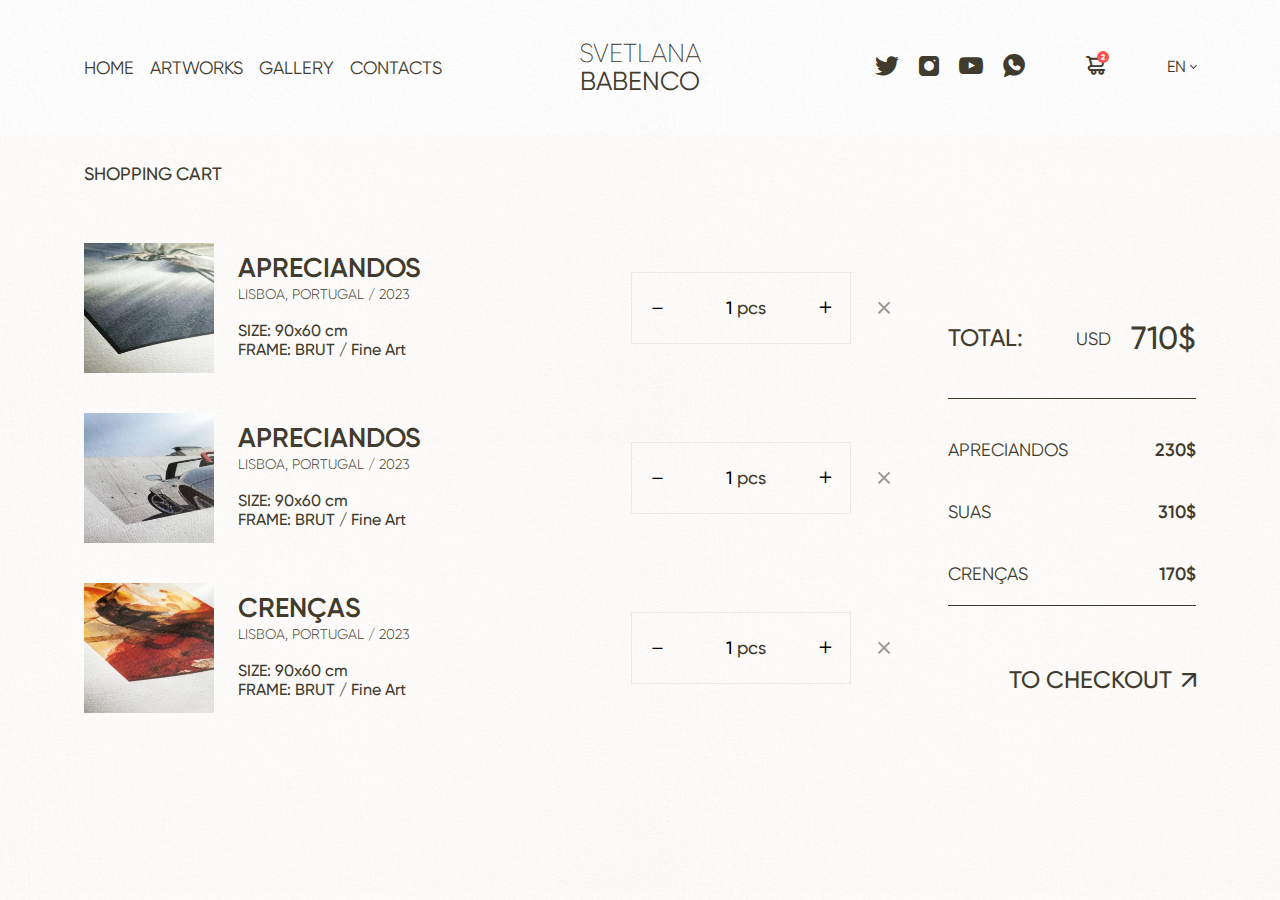
==== commit 0c804522: "Add files via upload" ====
--- a/cart.html
+++ b/cart.html
@@ -129,7 +129,7 @@
                 <div class="row">
                     <div class="col-lg-9">
                         <div class="cart__item-wrap">
-                            <div class="cart__item">
+                            <div class="cart__item" id="cart-1">
                                 <div class="cart__mobile-wrap">
                                     <div class="cart__item-details">
                                         <a href="item-card.html" class="cart__item-link"></a>
@@ -159,7 +159,7 @@
                                 </div>
                                 <div class="cart__remove js-cart-remove"></div>
                             </div>
-                            <div class="cart__item">
+                            <div class="cart__item" id="cart-2">
                                 <div class="cart__mobile-wrap">
                                     <div class="cart__item-details">
                                         <a href="item-card.html" class="cart__item-link"></a>
@@ -189,7 +189,7 @@
                                 </div>
                                 <div class="cart__remove js-cart-remove"></div>
                             </div>
-                            <div class="cart__item">
+                            <div class="cart__item" id="cart-3">
                                 <div class="cart__mobile-wrap">
                                     <div class="cart__item-details">
                                         <a href="item-card.html" class="cart__item-link"></a>
@@ -225,15 +225,15 @@
                         <div class="cart__total">
                             <div class="total__head">
                                 <div class="text">TOTAL:</div>
-                                <div class="price">
+                                <div class="price__box">
                                     <div class="crnt">USD</div>
-                                    <p>710$</p>
+                                    <p><span class="price">710</span><span class="currency">$</span></p>
                                 </div>
                             </div>
                             <ul class="cart__list">
-                                <li><span>apreciandos</span> <strong>230$</strong></li>
-                                <li><span>SUAS</span> <strong>310$</strong></li>
-                                <li><span>crenças</span> <strong>170$</strong></li>
+                                <li data-id="cart-1"><span>apreciandos</span> <strong>230$</strong> <span class="qnt"></span></li>
+                                <li data-id="cart-2"><span>SUAS</span> <strong>310$</strong>  <span class="qnt"></span></li>
+                                <li data-id="cart-3"><span>crenças</span> <strong>170$</strong>  <span class="qnt"></span></li>
                             </ul>
                             <div class="checkout__box">
                                 <a href="checkout.html" class="checkout">To Checkout <i class="icon icon-arrow"></i></a>
--- a/css/pages/cart.css
+++ b/css/pages/cart.css
@@ -191,12 +191,12 @@
   line-height: 21px;
   margin-right: 20px;
 }
-.cart__total .total__head .price {
+.cart__total .total__head .price__box {
   display: flex;
   margin-left: auto;
   align-items: center;
 }
-.cart__total .total__head .price p {
+.cart__total .total__head .price__box p {
   font-weight: 500;
   font-size: 32px;
   line-height: 39px;
@@ -212,7 +212,6 @@
   line-height: 22px;
   padding-top: 20px;
   padding-bottom: 20px;
-  border-bottom: solid 1px var(--dark);
   margin-bottom: 40px;
 }
 .cart__total .cart__list li {
@@ -221,10 +220,21 @@
   justify-content: space-between;
   padding: 20px 0;
 }
+.cart__total .cart__list li:last-of-type{
+  border-bottom: solid 1px var(--dark);
+}
 .cart__total .cart__list strong {
   font-weight: 600;
   font-size: 18px;
   line-height: 22px;
+  margin-left: auto;
+}
+.cart__total .cart__list .qnt{
+  font-weight: 800;
+  display: flex;
+  align-items: center;
+  justify-content: center;
+  color: #FF5050;
 }
 .cart__total .checkout__box {
   text-align: right;
@@ -364,7 +374,7 @@
   .cart__total .total__head .crnt {
     font-size: 14px;
   }
-  .cart__total .total__head .price p {
+  .cart__total .total__head .price__box p {
     font-size: 24px;
     line-height: 32px;
   }
